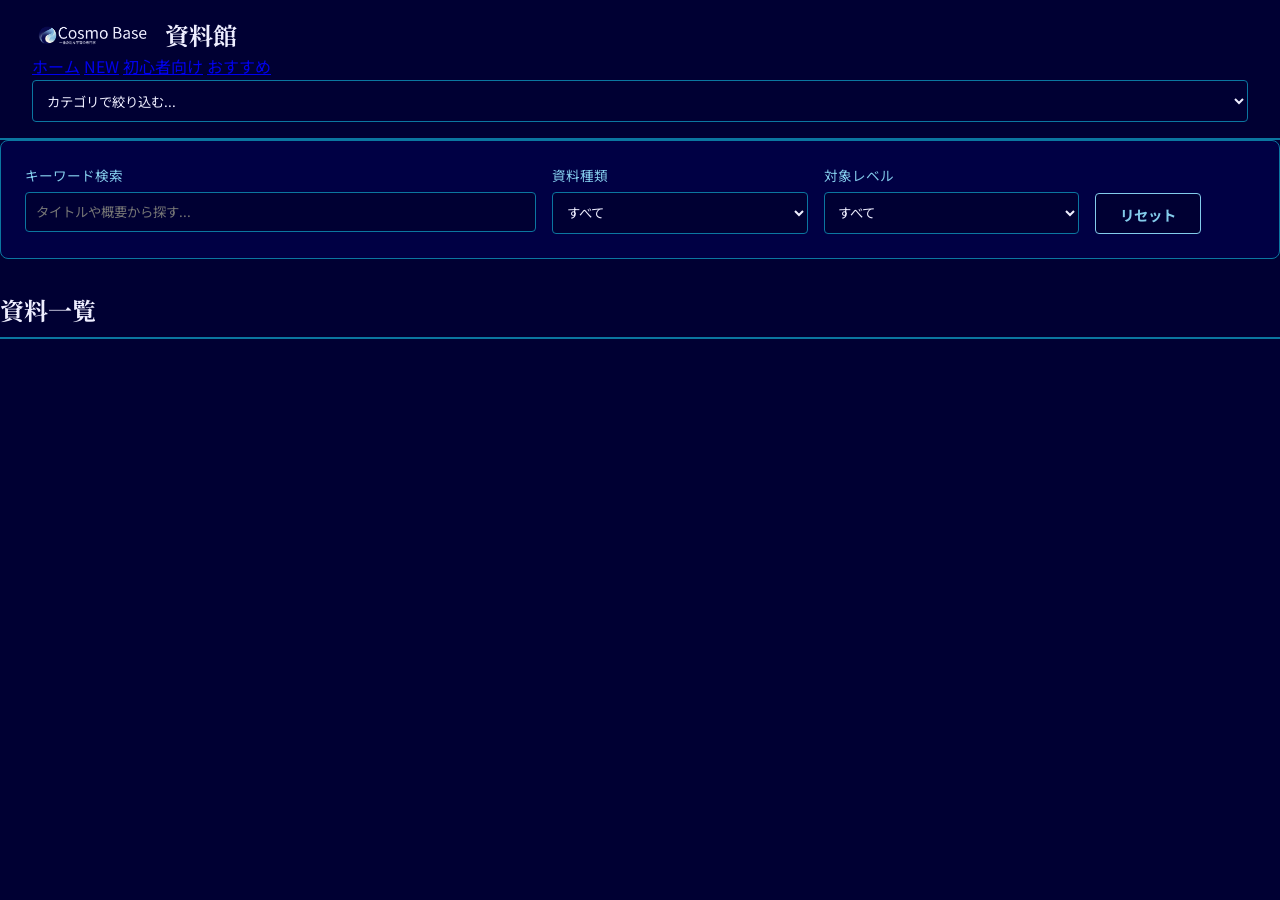
==== sub.html @ 64c7a688 "Create sub.html" ====
<!DOCTYPE html>
<html lang="ja">
<head>
    <meta charset="UTF-8">
    <meta name="viewport" content="width=device-width, initial-scale=1.0">
    <title>Cosmo Base 資料館 - 一覧</title>
    <meta name="robots" content="noindex, nofollow">
    <link rel="preconnect" href="https://fonts.googleapis.com">
    <link rel="preconnect" href="https://fonts.gstatic.com" crossorigin>
    <link href="https://fonts.googleapis.com/css2?family=Noto+Sans+JP:wght@400;500;700&family=Noto+Serif+JP:wght@400;700&display=swap" rel="stylesheet">
    <link rel="stylesheet" href="style.css">
    <link rel="icon" href="CosmoBase icon.png">
</head>
<body>
    <header class="header">
        <div class="header-logo">
            <img src="CosmoBase.png" alt="Cosmo Base" class="header-icon">
            <h1>資料館</h1>
        </div>
        <div class="header-controls">
            <nav class="header-nav">
                <a href="index.html">ホーム</a>
                <a href="sub.html?view=new">NEW</a>
                <a href="sub.html?view=beginner">初心者向け</a>
                <a href="sub.html?view=recommend">おすすめ</a>
            </nav>
            <div class="header-category">
                <select id="header-category-select" class="header-select">
                    <option value="">カテゴリで絞り込む...</option>
                    <option value="宇宙開発">宇宙開発</option>
                    <option value="天文・観測">天文・観測</option>
                    <option value="宇宙ビジネス">宇宙ビジネス</option>
                    <option value="エンタメ">エンタメ</option>
                    <option value="ニュース">ニュース</option>
                    <option value="パートナー">パートナー</option>
                    <option value="その他">その他</option>
                </select>
            </div>
        </div>
    </header>

    <div class="layout-single">
        <main class="content-main">
            <section class="filter-section">
                <div class="filter-container">
                    <div class="filter-group search-group">
                        <label>キーワード検索</label>
                        <input type="text" id="search-input" placeholder="タイトルや概要から探す...">
                    </div>
                    <div class="filter-group">
                        <label>資料種類</label>
                        <select id="filter-type">
                            <option value="all">すべて</option>
                            <option value="イベント資料">イベント資料</option>
                            <option value="週刊ニュース">週刊ニュース</option>
                            <option value="FSIF活動報告書">FSIF活動報告書</option>
                            <option value="イベントレポート">イベントレポート</option>
                            <option value="宇宙解説資料">宇宙解説資料</option>
                        </select>
                    </div>
                    <div class="filter-group">
                        <label>対象レベル</label>
                        <select id="filter-level">
                            <option value="all">すべて</option>
                            <option value="初心者">初心者</option>
                            <option value="中級者">中級者</option>
                            <option value="上級者">上級者</option>
                        </select>
                    </div>
                    <div class="filter-group reset-group">
                        <button id="reset-button" class="reset-btn">リセット</button>
                    </div>
                </div>
            </section>
            
            <section class="all-section">
                <div class="section-header-flex">
                    <h2 id="page-title">資料一覧</h2>
                    <span id="result-count" class="result-count"></span>
                </div>
                <div id="document-grid" class="card-grid"></div>
            </section>
        </main>
    </div>

    <script src="script.js"></script>
</body>
</html>
---- style.css ----
:root {
    --bg-main: #000033;
    --text-main: #EEEEFF;
    --accent-blue: #83CBEB;
    --accent-yellow: #EEEEBB;
    --border-color: #0B76A0;
    --bg-card: #000044;
}

body {
    background-color: var(--bg-main);
    color: var(--text-main);
    font-family: 'Noto Sans JP', sans-serif;
    margin: 0; padding: 0; line-height: 1.6;
}

h1, h2, h3 { font-family: 'Noto Serif JP', serif; margin-top: 0; }

.header {
    background-color: var(--bg-main);
    border-bottom: 2px solid var(--border-color);
    padding: 1rem 2rem;
}
.header-logo { display: flex; align-items: center; gap: 10px; }
.header-logo h1 { margin: 0; font-size: 1.5rem; }

/* ロゴ画像のサイズ調整 */
.header-icon {
    height: 32px; /* 高さを文字サイズに合わせて調整 */
    width: auto;
}

/* 共通コンテナ幅 */
.hero-wrapper, .layout-lower {
    max-width: 1400px;
    margin: 0 auto;
    padding: 2rem;
}

/* 上部：最新資料（Hero） */
.hero-wrapper { padding-bottom: 0; }
.hero-wrapper h2 { color: var(--accent-yellow); margin-bottom: 1rem; border-bottom: 2px solid var(--accent-yellow); padding-bottom: 0.5rem; display: inline-block; }

.hero-card {
    background: linear-gradient(135deg, rgba(0,0,68,1) 0%, rgba(11,118,160,0.3) 100%);
    border: 1px solid var(--accent-yellow);
    border-radius: 12px;
    padding: 2rem;
    display: flex;
    flex-direction: column;
    box-shadow: 0 4px 20px rgba(238, 238, 187, 0.1);
}
.hero-card h3 { font-size: 1.6rem; margin-bottom: 0.5rem; }
.hero-card .card-summary { font-size: 1.05rem; margin-bottom: 1.5rem; }

/* 下部：左右レイアウト */
.layout-lower { display: flex; gap: 2rem; padding-top: 2rem; }

/* 左カラム */
.sidebar-left { width: 280px; flex-shrink: 0; }
.side-section {
    background-color: var(--bg-card);
    border: 1px solid var(--border-color);
    border-radius: 8px;
    padding: 1.5rem;
    margin-bottom: 2rem;
}
.side-section h2 {
    font-size: 1.2rem;
    color: var(--accent-blue);
    border-bottom: 1px solid var(--border-color);
    padding-bottom: 0.5rem;
    margin-bottom: 1.2rem;
}
.side-list { list-style: none; padding: 0; margin: 0; }
.side-list li { margin-bottom: 0.8rem; padding-bottom: 0.8rem; border-bottom: 1px dashed var(--border-color); display: flex; gap: 10px; align-items: flex-start; }
.side-list li:last-child { border-bottom: none; margin-bottom: 0; padding-bottom: 0; }
.side-list a { color: var(--text-main); text-decoration: none; font-size: 0.95rem; line-height: 1.3; }
.side-list a:hover { color: var(--accent-blue); }
.rank-badge { color: var(--accent-yellow); font-family: 'Noto Serif JP', serif; font-weight: bold; white-space: nowrap; }

/* 右カラム */
.content-right { flex-grow: 1; }

/* 絞り込みフィルター（横並び） */
.filter-container {
    display: flex;
    flex-wrap: wrap;
    gap: 1rem;
    background-color: var(--bg-card);
    border: 1px solid var(--border-color);
    border-radius: 8px;
    padding: 1.5rem;
    margin-bottom: 2rem;
}
.filter-group { flex: 1; min-width: 160px; }
.search-group { flex: 2; min-width: 250px; }
.filter-group label { display: block; font-size: 0.85rem; margin-bottom: 0.3rem; color: var(--accent-blue); }
input[type="text"], select {
    width: 100%; box-sizing: border-box; padding: 0.6rem;
    background-color: var(--bg-main); color: var(--text-main);
    border: 1px solid var(--border-color); border-radius: 4px;
    font-family: 'Noto Sans JP', sans-serif;
}
input[type="text"]:focus, select:focus { outline: none; border-color: var(--accent-blue); }

/* 絞り込みリセットボタン */
.reset-group {
    flex: 0 0 auto; /* 横幅を広げすぎない */
    display: flex;
    align-items: flex-end; /* 下端（入力枠の高さ）に合わせる */
}
.reset-btn {
    padding: 0.6rem 1.5rem;
    background-color: var(--bg-main);
    color: var(--accent-blue);
    border: 1px solid var(--accent-blue);
    border-radius: 4px;
    font-family: 'Noto Sans JP', sans-serif;
    font-size: 0.9rem;
    font-weight: bold;
    cursor: pointer;
    transition: all 0.2s;
    height: 41px; /* 入力欄とおおよそ高さを合わせる */
    box-sizing: border-box;
}
.reset-btn:hover {
    background-color: var(--accent-blue);
    color: var(--bg-main);
}

/* 資料一覧ヘッダー */
.section-header-flex { display: flex; align-items: baseline; gap: 1rem; border-bottom: 2px solid var(--border-color); margin-bottom: 1.5rem; padding-bottom: 0.5rem;}
.section-header-flex h2 { border: none; padding: 0; margin: 0; }
.result-count { color: var(--accent-blue); font-size: 0.9rem; }

/* カードグリッド */
.card-grid { display: grid; grid-template-columns: repeat(auto-fill, minmax(300px, 1fr)); gap: 1.5rem; }
.card {
    background-color: var(--bg-card); border: 1px solid var(--border-color);
    border-radius: 8px; padding: 1.5rem; display: flex; flex-direction: column;
}
.card h3 { font-size: 1.15rem; margin-bottom: 0.5rem; line-height: 1.4; }
.card-meta { font-size: 0.8rem; color: #AACCFF; margin-bottom: 1rem; }
.card-tags { margin-bottom: 1rem; }
.tag { display: inline-block; font-size: 0.75rem; padding: 0.2rem 0.6rem; border-radius: 4px; margin-right: 0.5rem; margin-bottom: 0.5rem; }
.tag-level { background-color: rgba(131, 203, 235, 0.2); border: 1px solid var(--accent-blue); color: var(--accent-blue); }
.tag-category { background-color: rgba(238, 238, 187, 0.15); border: 1px solid var(--accent-yellow); color: var(--accent-yellow); }
.tag-other { background-color: rgba(11, 118, 160, 0.3); border: 1px dashed var(--accent-blue); color: var(--text-main); }
.card-summary { font-size: 0.9rem; flex-grow: 1; margin-bottom: 1.5rem; }
.card-link { text-align: right; }
.card-link a {
    display: inline-block; padding: 0.4rem 1rem;
    background-color: var(--border-color); color: var(--text-main);
    text-decoration: none; border-radius: 4px; font-size: 0.9rem; font-weight: bold;
}

.card-link a:hover { background-color: var(--accent-blue); color: var(--bg-main); }
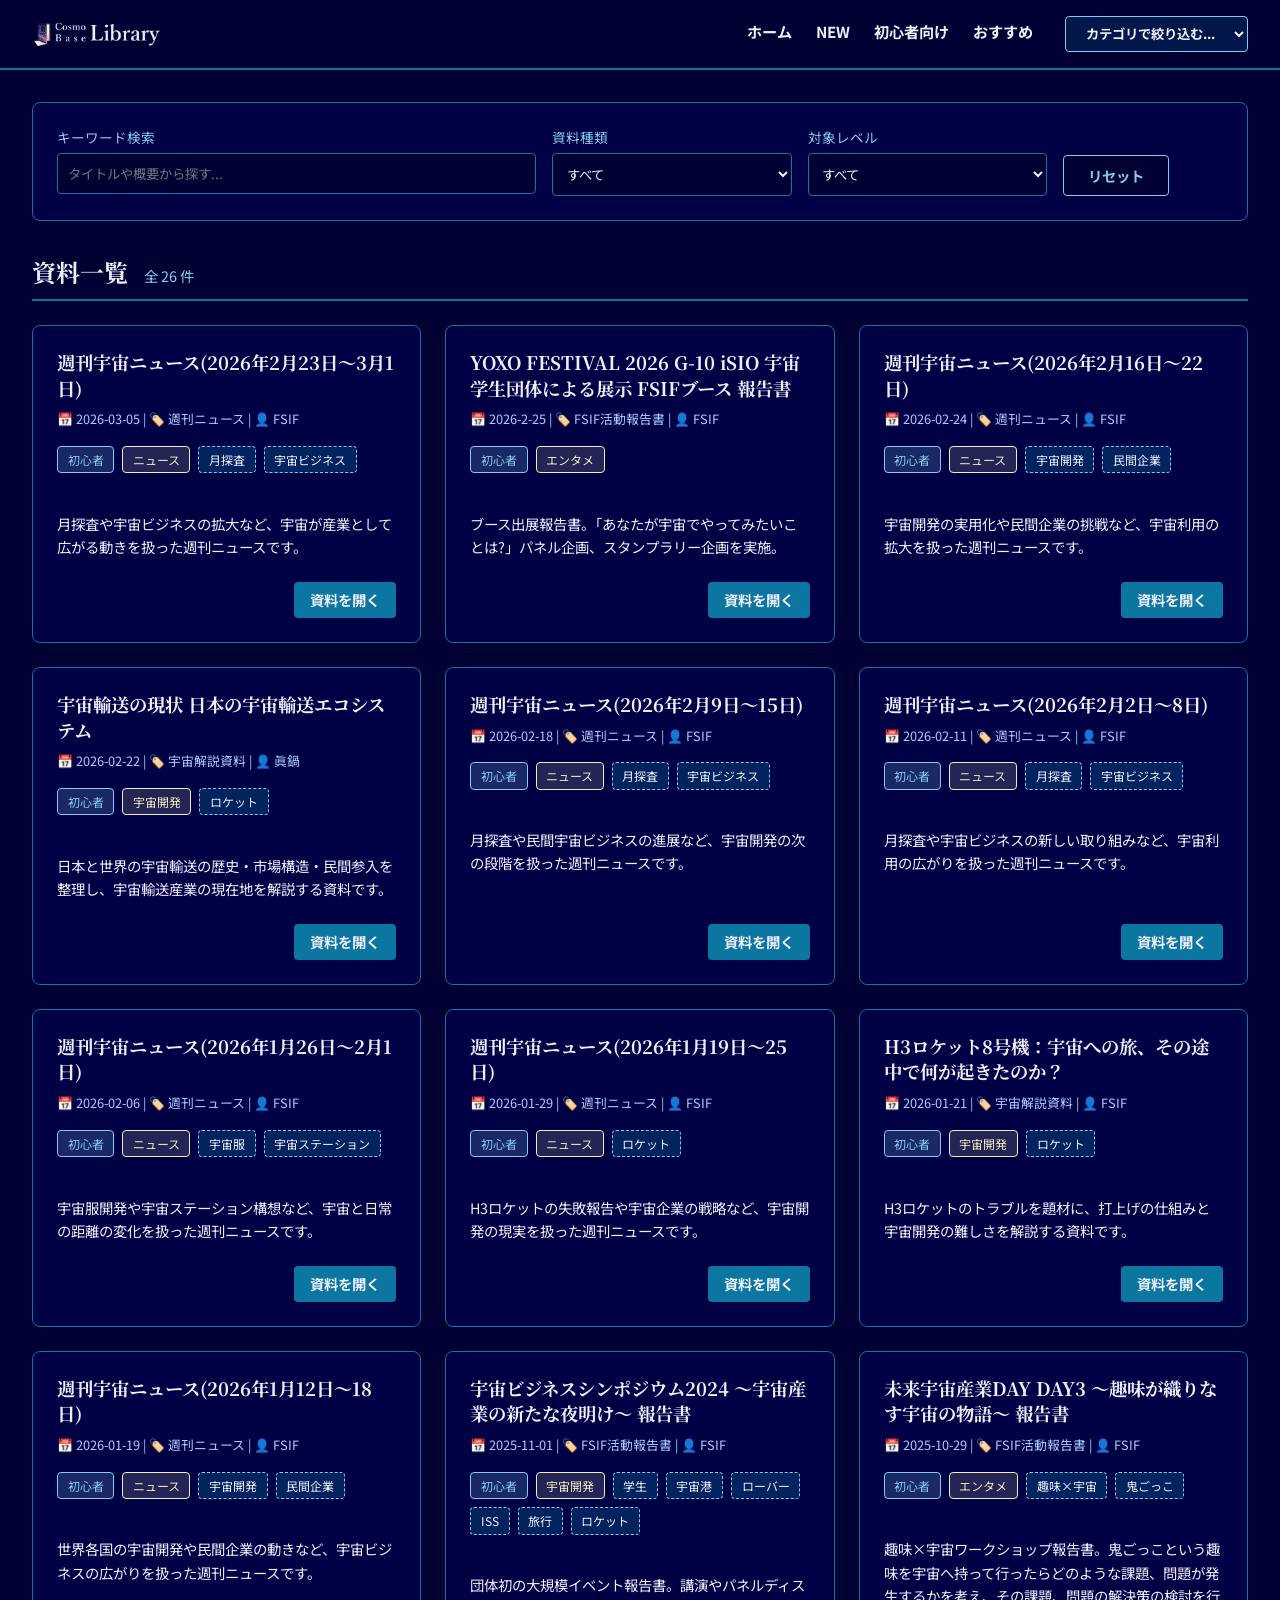
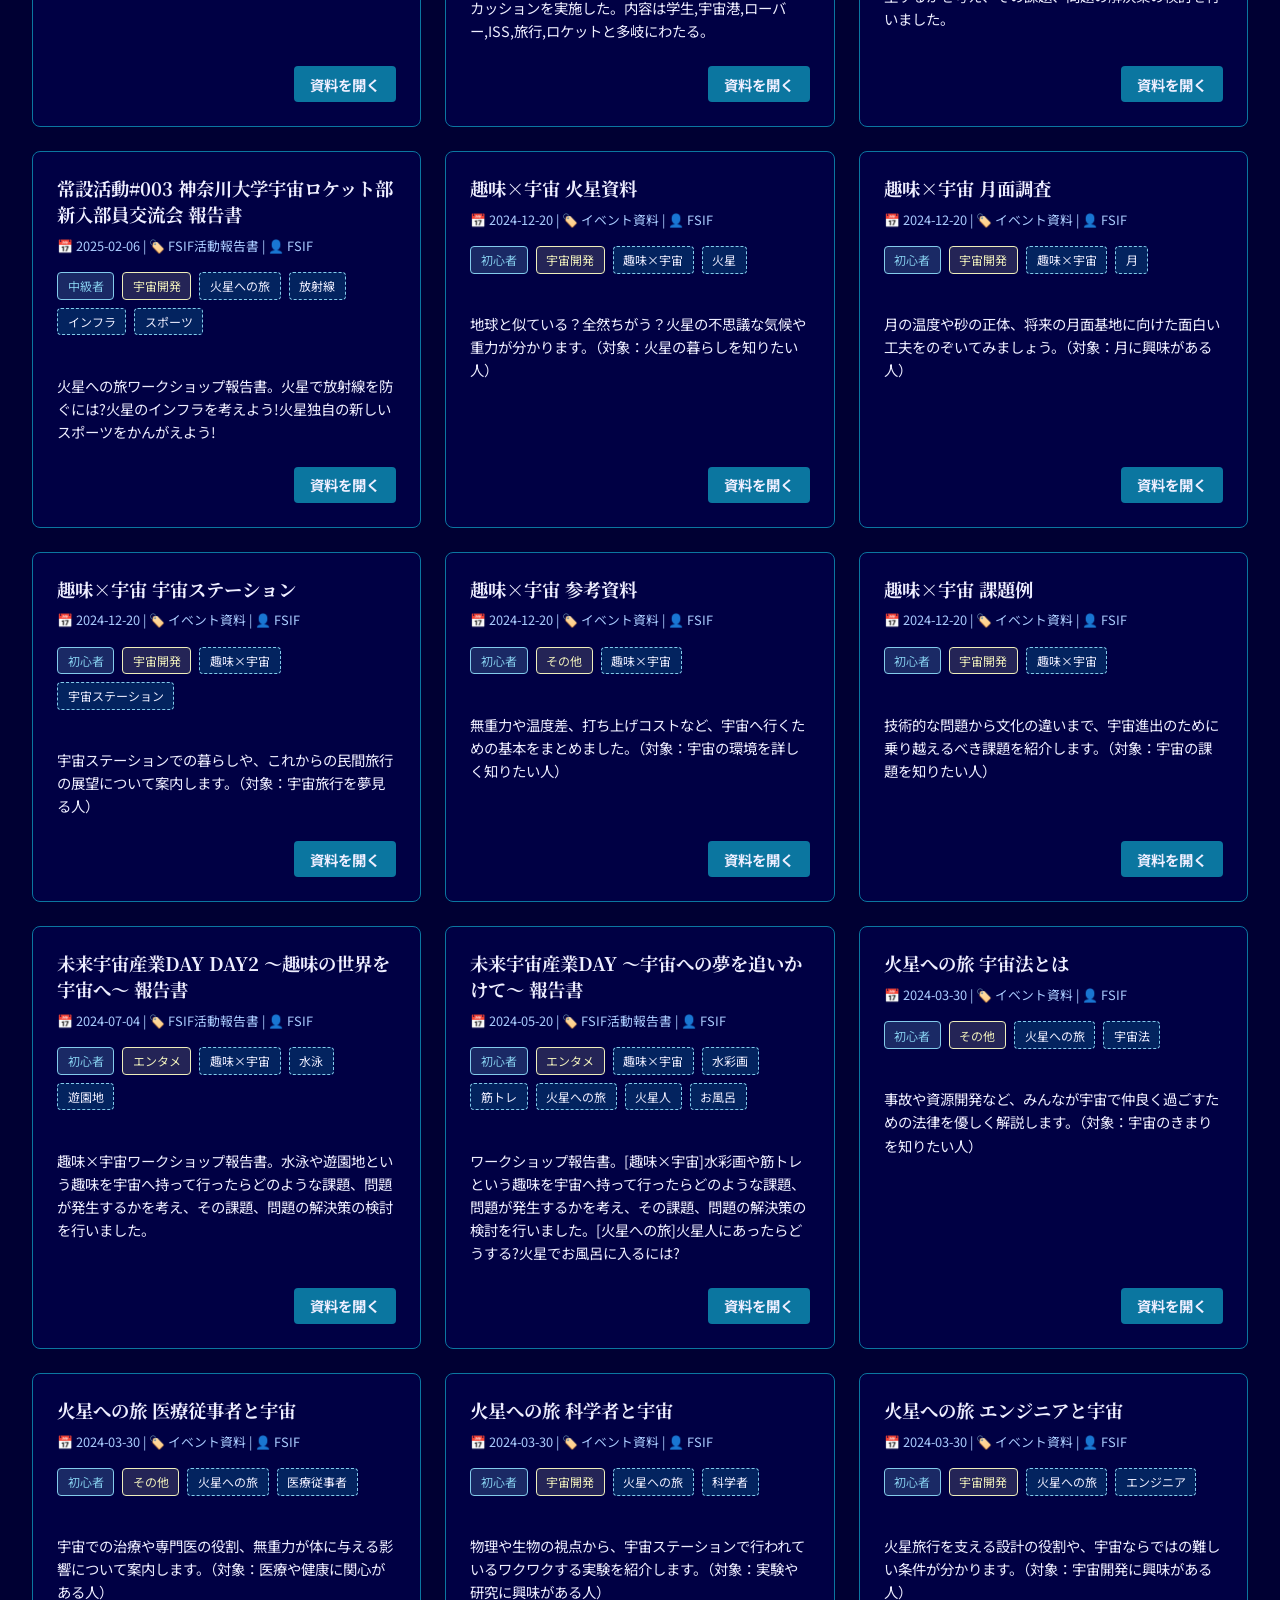
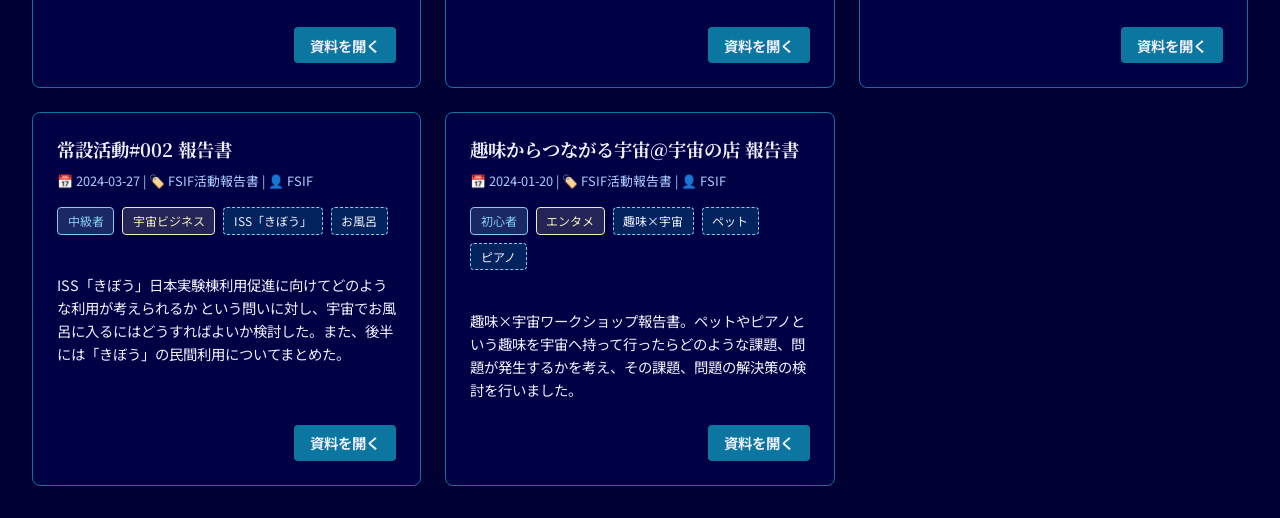
==== commit 1026fe5b: "Update sub.html" ====
--- a/sub.html
+++ b/sub.html
@@ -14,8 +14,7 @@
 <body>
     <header class="header">
         <div class="header-logo">
-            <img src="CosmoBase.png" alt="Cosmo Base" class="header-icon">
-            <h1>資料館</h1>
+            <img src="CBLib.png" alt="Cosmo Base Library" class="header-icon">
         </div>
         <div class="header-controls">
             <nav class="header-nav">
--- a/style.css
+++ b/style.css
@@ -157,5 +157,41 @@
 
 .card-link a:hover { background-color: var(--accent-blue); color: var(--bg-main); }
 
+/* ヘッダー右側（ナビとカテゴリ） */
+.header {
+    display: flex;
+    justify-content: space-between;
+    align-items: center;
+    flex-wrap: wrap;
+    gap: 1.5rem;
+}
+.header-controls {
+    display: flex;
+    align-items: center;
+    gap: 2rem;
+    flex-wrap: wrap;
+}
+.header-nav { display: flex; gap: 1.5rem; }
+.header-nav a {
+    color: var(--text-main); text-decoration: none; font-weight: bold; font-size: 0.95rem;
+    border-bottom: 2px solid transparent; padding-bottom: 4px; transition: color 0.2s, border-color 0.2s;
+}
+.header-nav a:hover { color: var(--accent-blue); border-bottom: 2px solid var(--accent-blue); }
+
+.header-select {
+    padding: 0.4rem 1rem; background-color: rgba(11, 118, 160, 0.2);
+    color: var(--text-main); border: 1px solid var(--accent-blue); border-radius: 4px;
+    font-family: 'Noto Sans JP', sans-serif; font-weight: bold; cursor: pointer;
+}
+.header-select option { background-color: var(--bg-main); }
+
+/* 子ページ用の1カラムレイアウト */
+.layout-single {
+    max-width: 1400px;
+    margin: 0 auto;
+    padding: 2rem;
+}
+.content-main { width: 100%; }
 
 
+
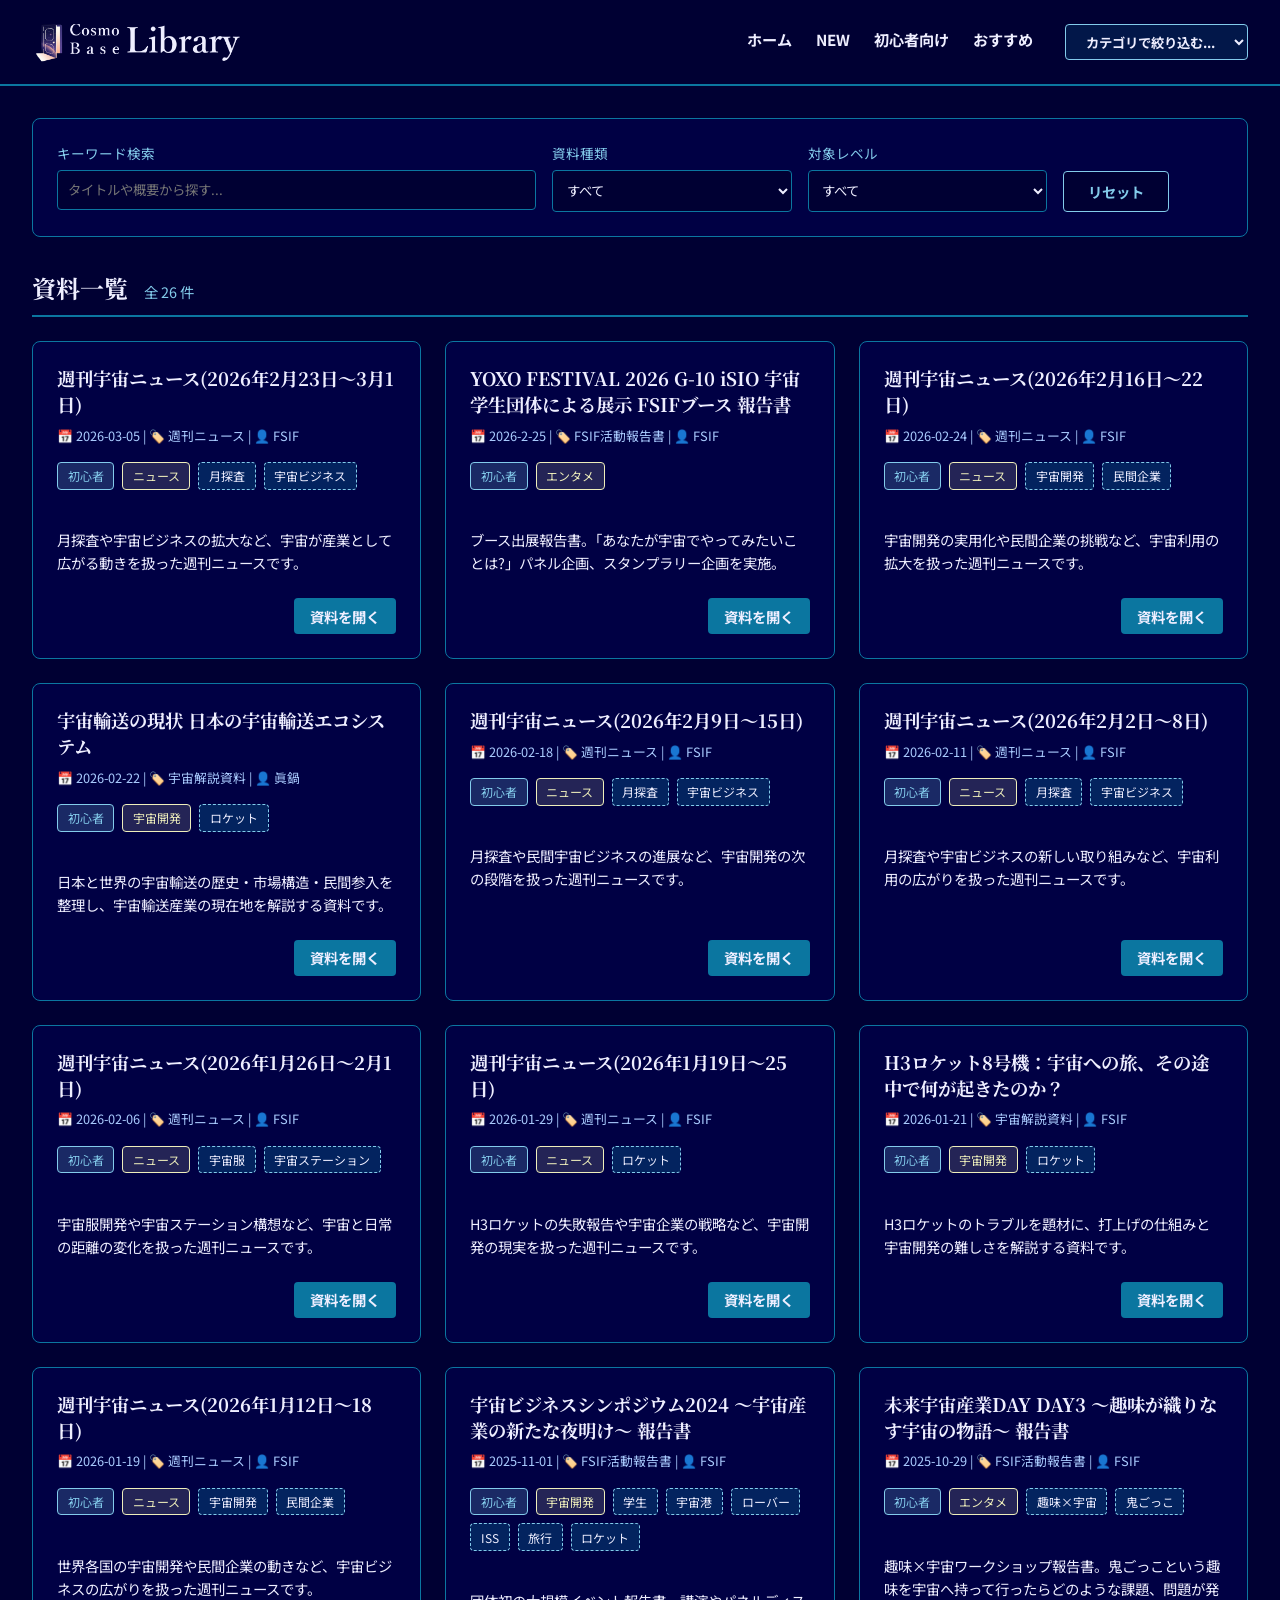
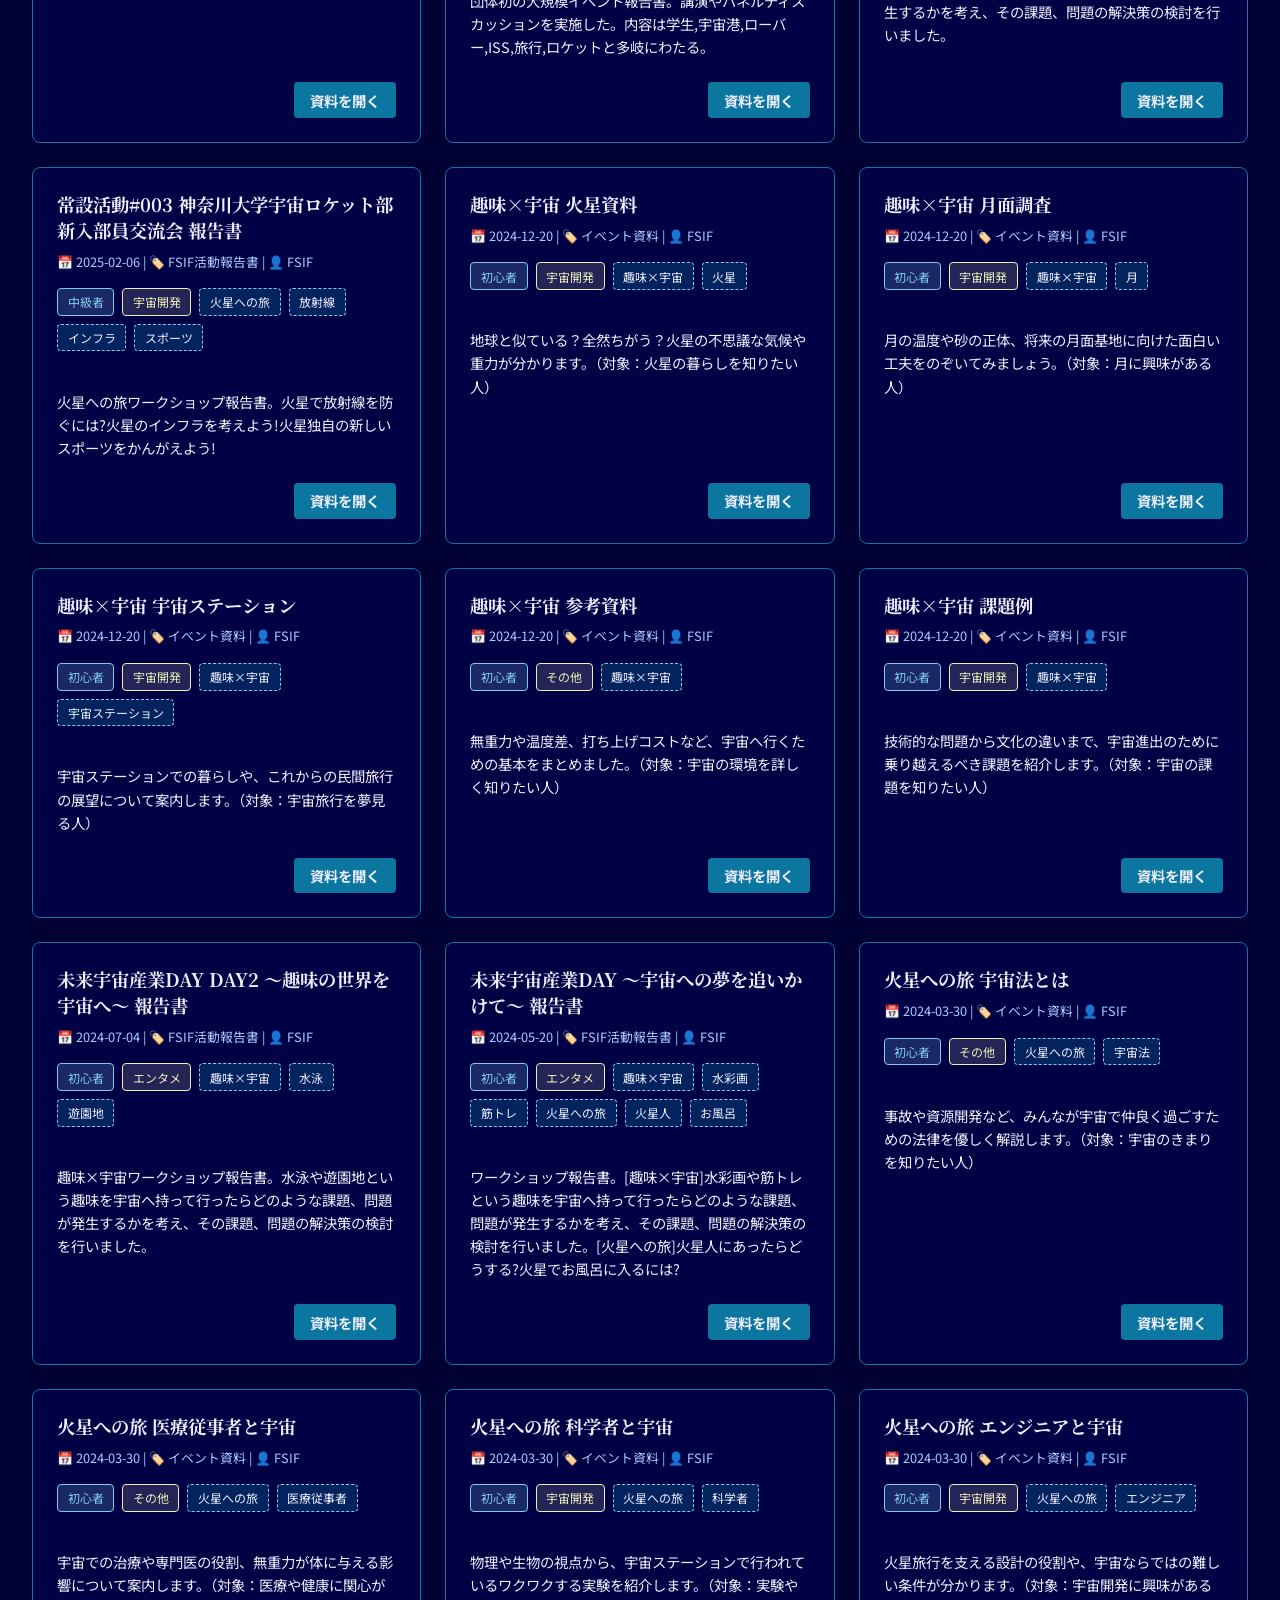
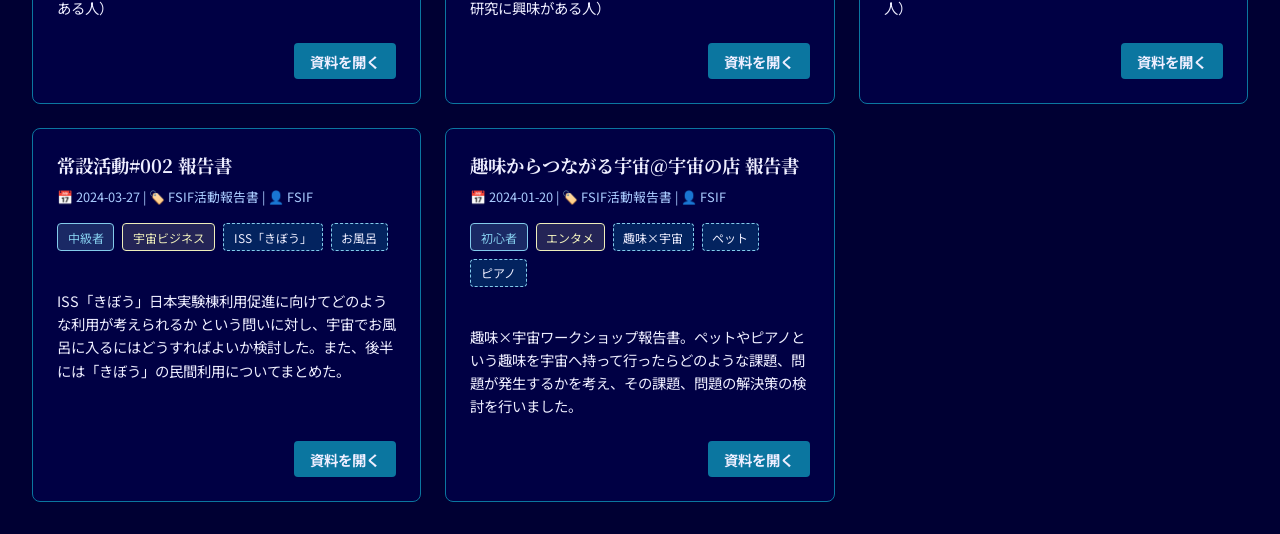
==== commit 0d127994: "Update sub.html" ====
--- a/sub.html
+++ b/sub.html
@@ -13,7 +13,7 @@
 </head>
 <body>
     <header class="header">
-        <div class="header-logo">
+        <div class="header-logo" href="index.html">
             <img src="CBLib.png" alt="Cosmo Base Library" class="header-icon">
         </div>
         <div class="header-controls">
--- a/style.css
+++ b/style.css
@@ -26,7 +26,7 @@
 
 /* ロゴ画像のサイズ調整 */
 .header-icon {
-    height: 32px; /* 高さを文字サイズに合わせて調整 */
+    height: 52px; /* 高さを文字サイズに合わせて調整 */
     width: auto;
 }
 
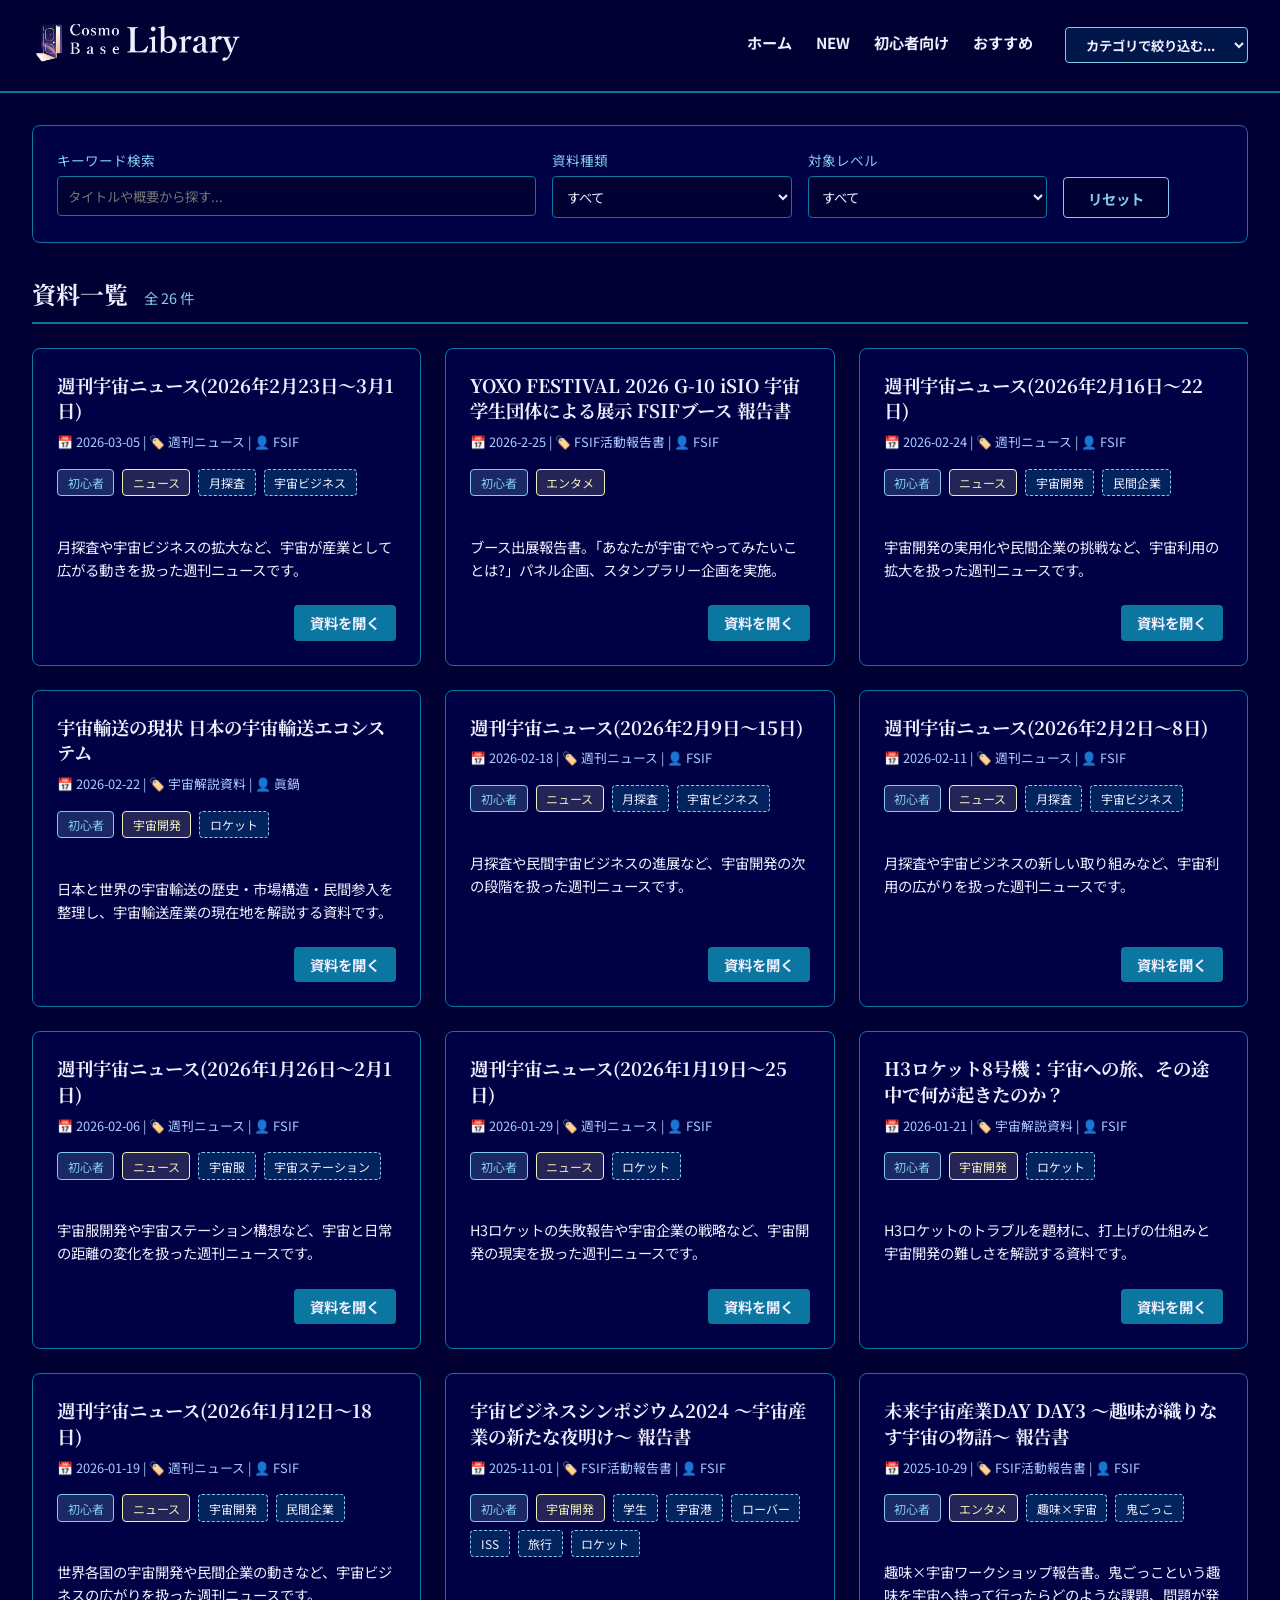
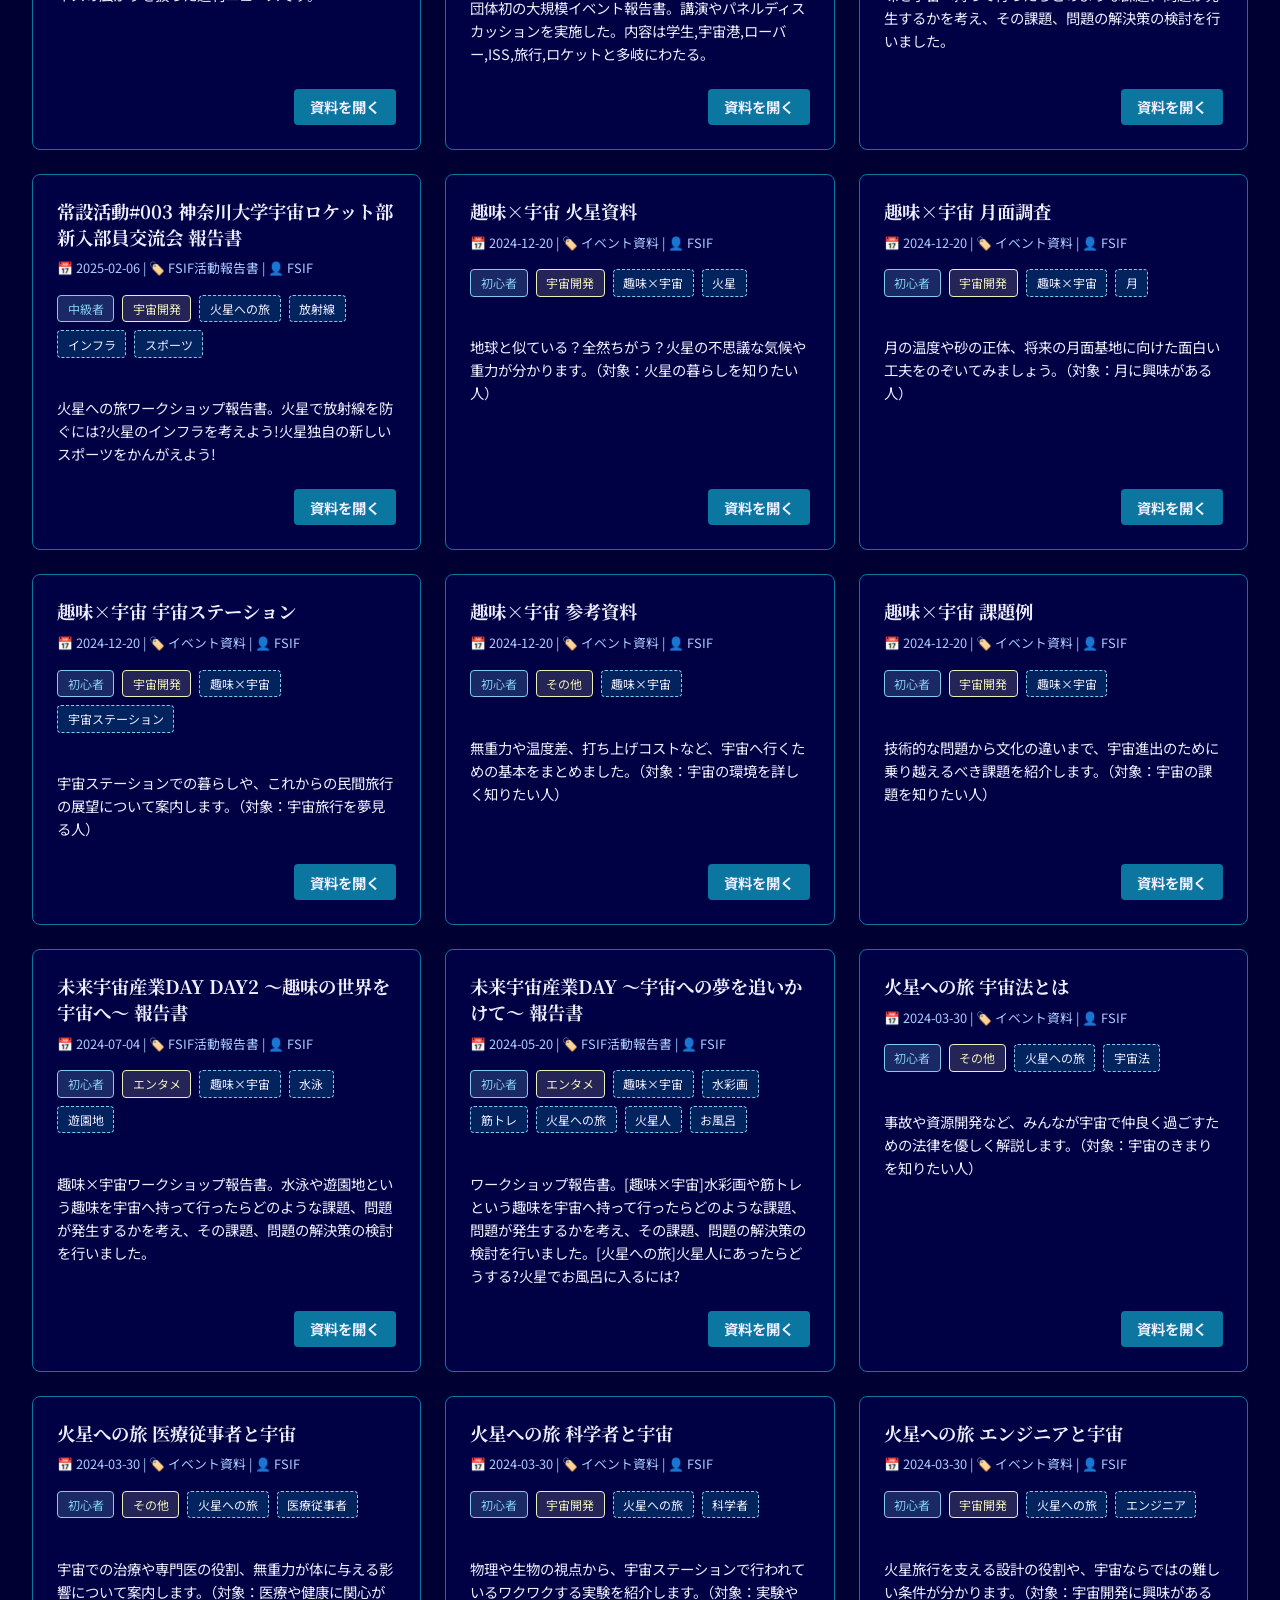
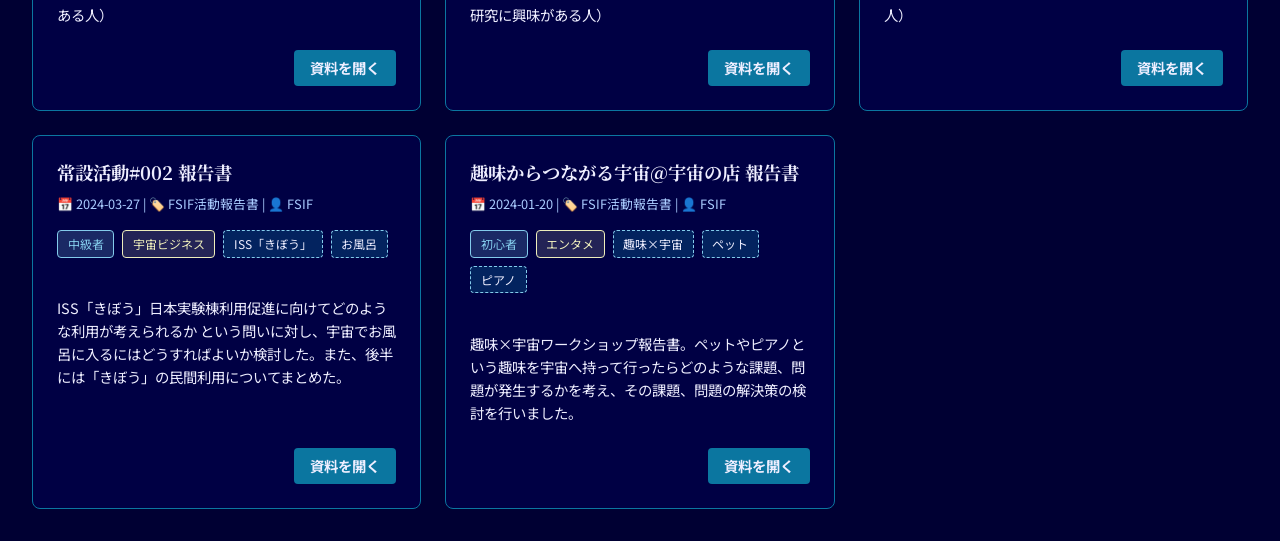
==== commit 98a1bd13: "Update sub.html" ====
--- a/sub.html
+++ b/sub.html
@@ -13,8 +13,10 @@
 </head>
 <body>
     <header class="header">
-        <div class="header-logo" href="index.html">
-            <img src="CBLib.png" alt="Cosmo Base Library" class="header-icon">
+        <div class="header-logo">
+            <a href="index.html" class="logo-link">
+                <img src="CBLib.png" alt="Cosmo Base Library" class="header-icon">
+            </a>
         </div>
         <div class="header-controls">
             <nav class="header-nav">
